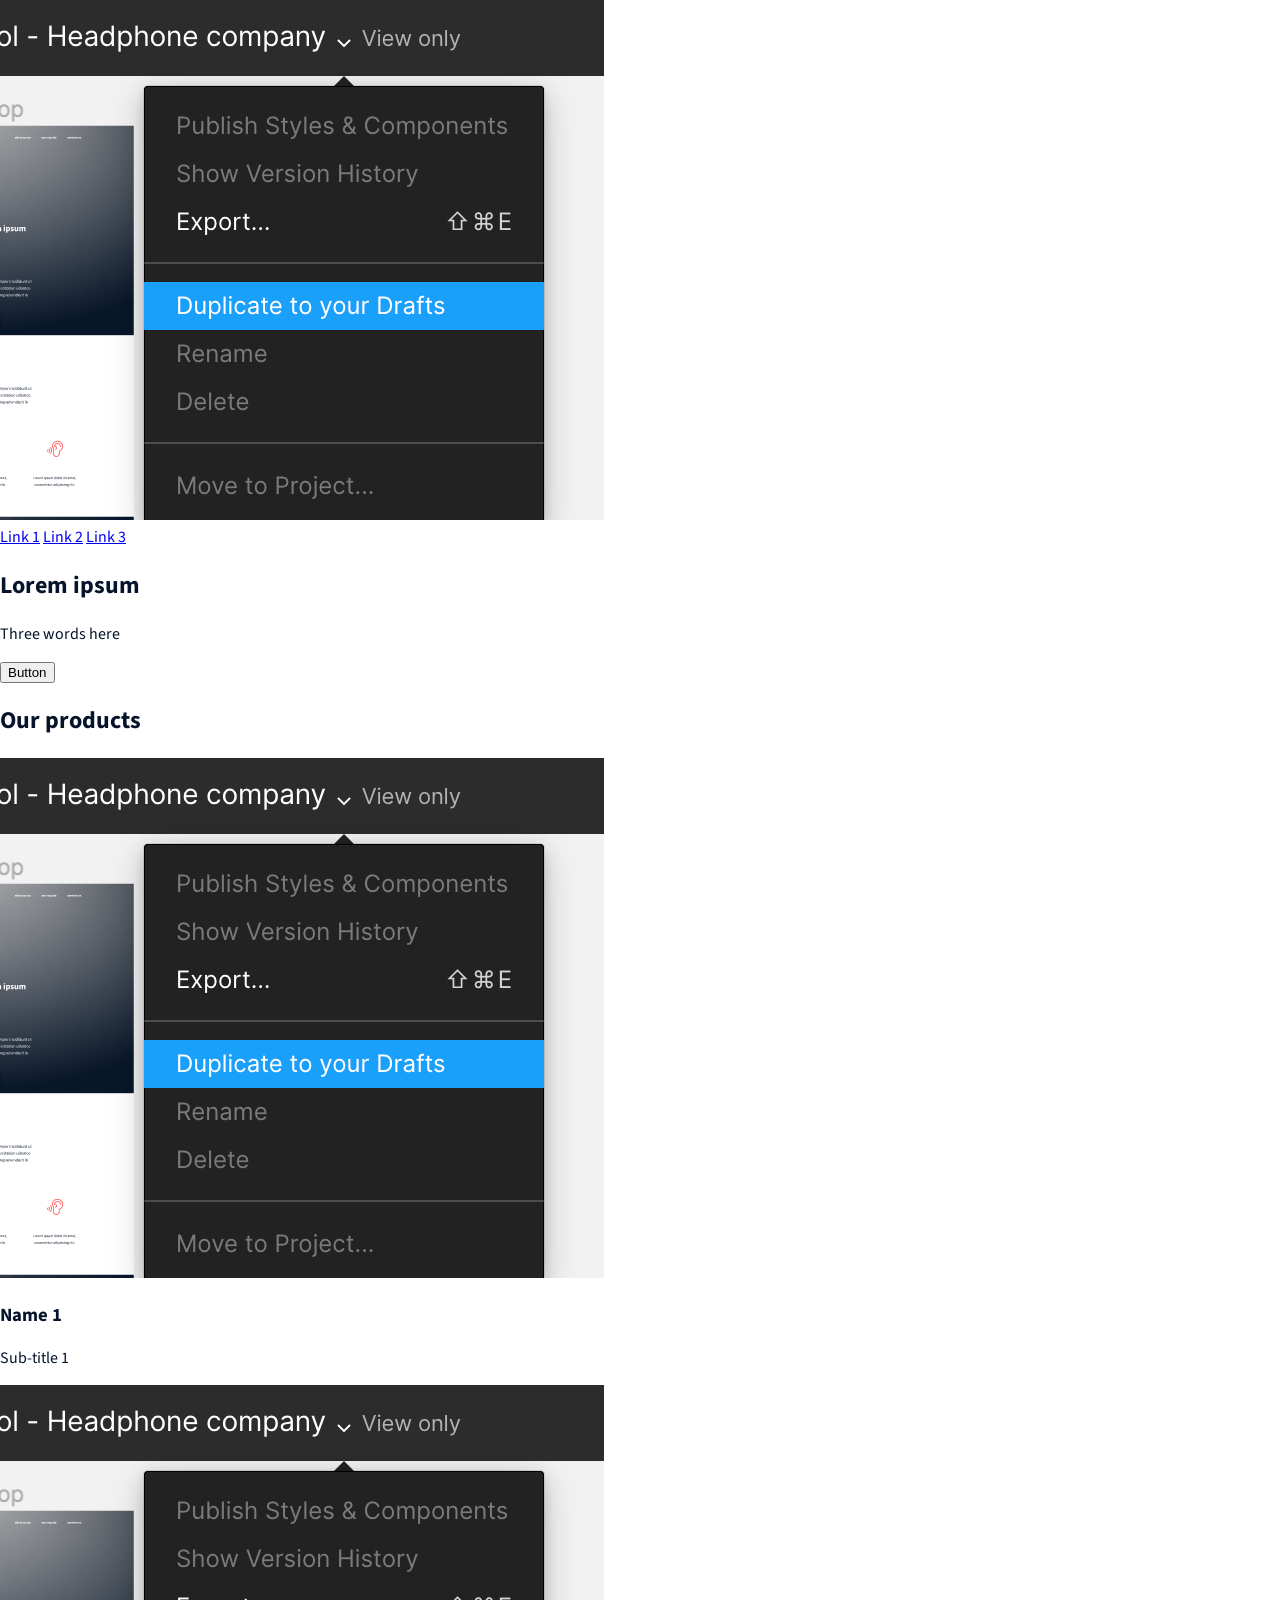
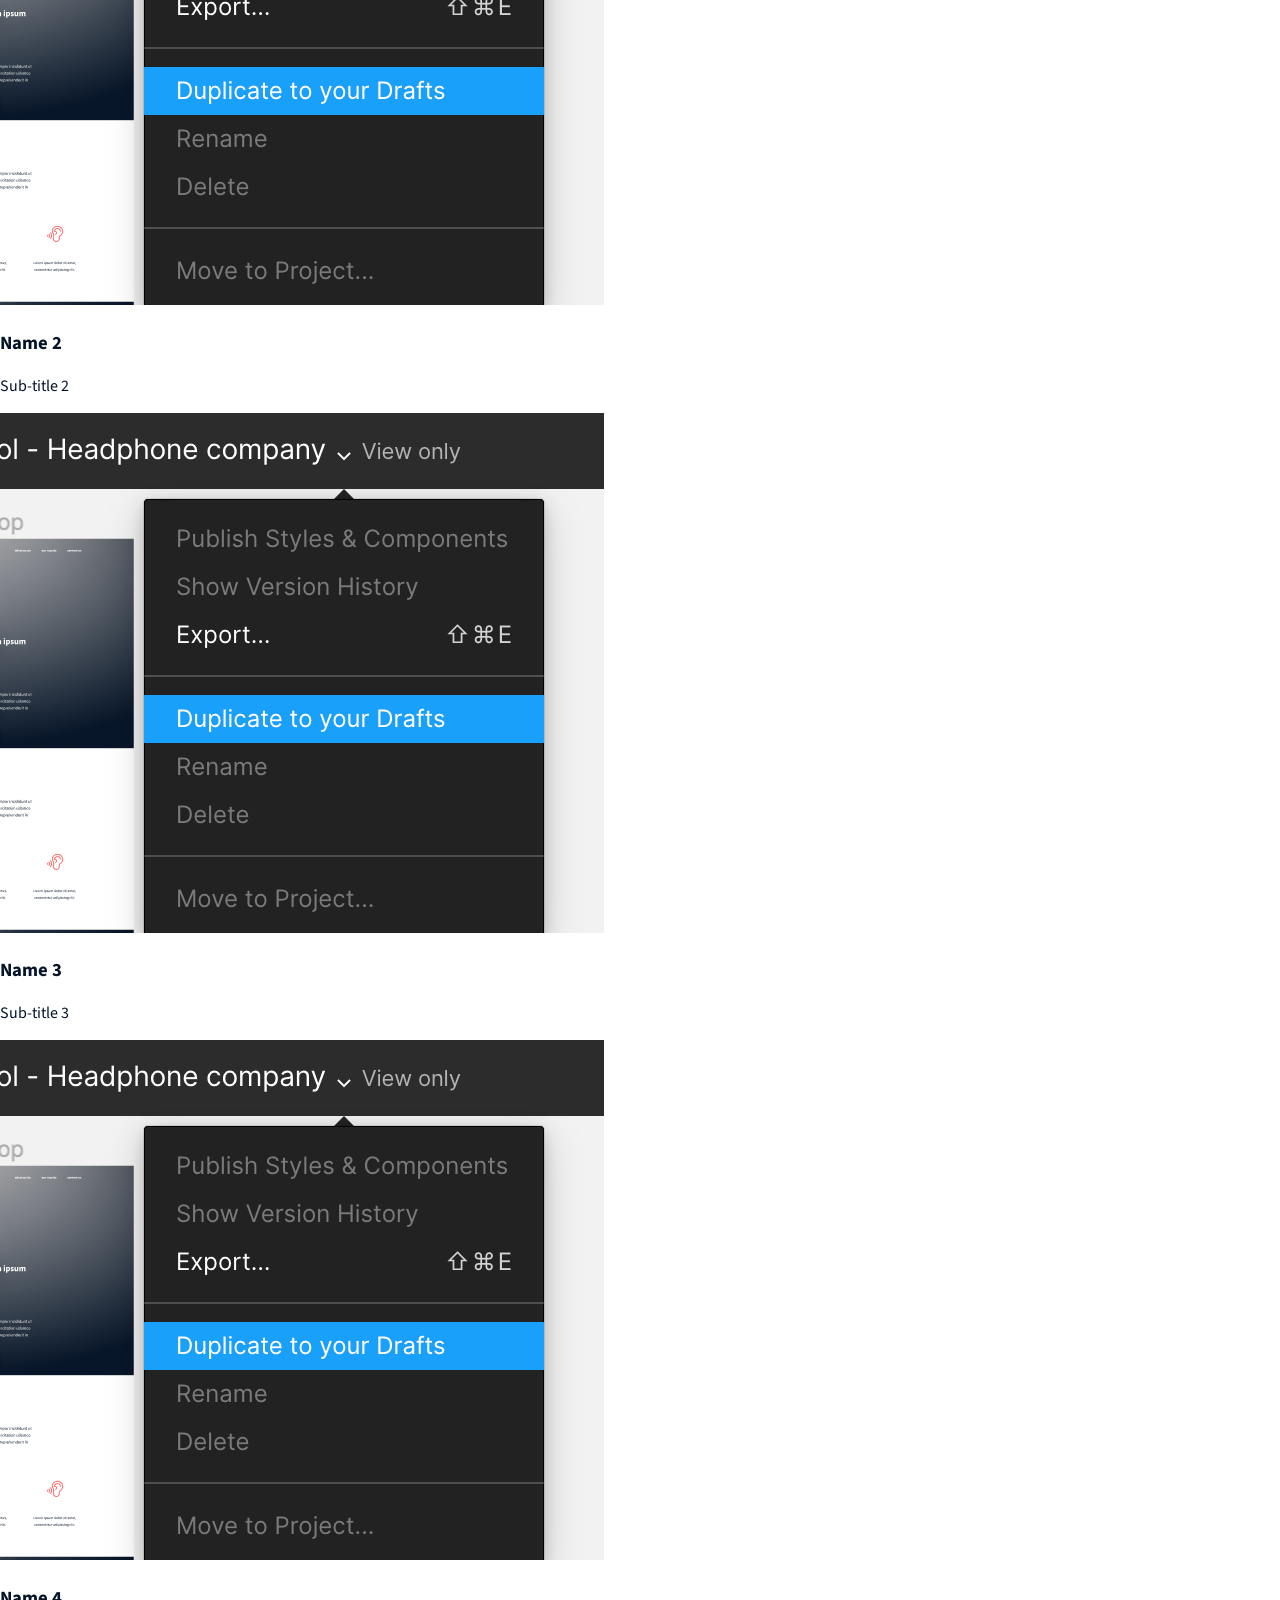
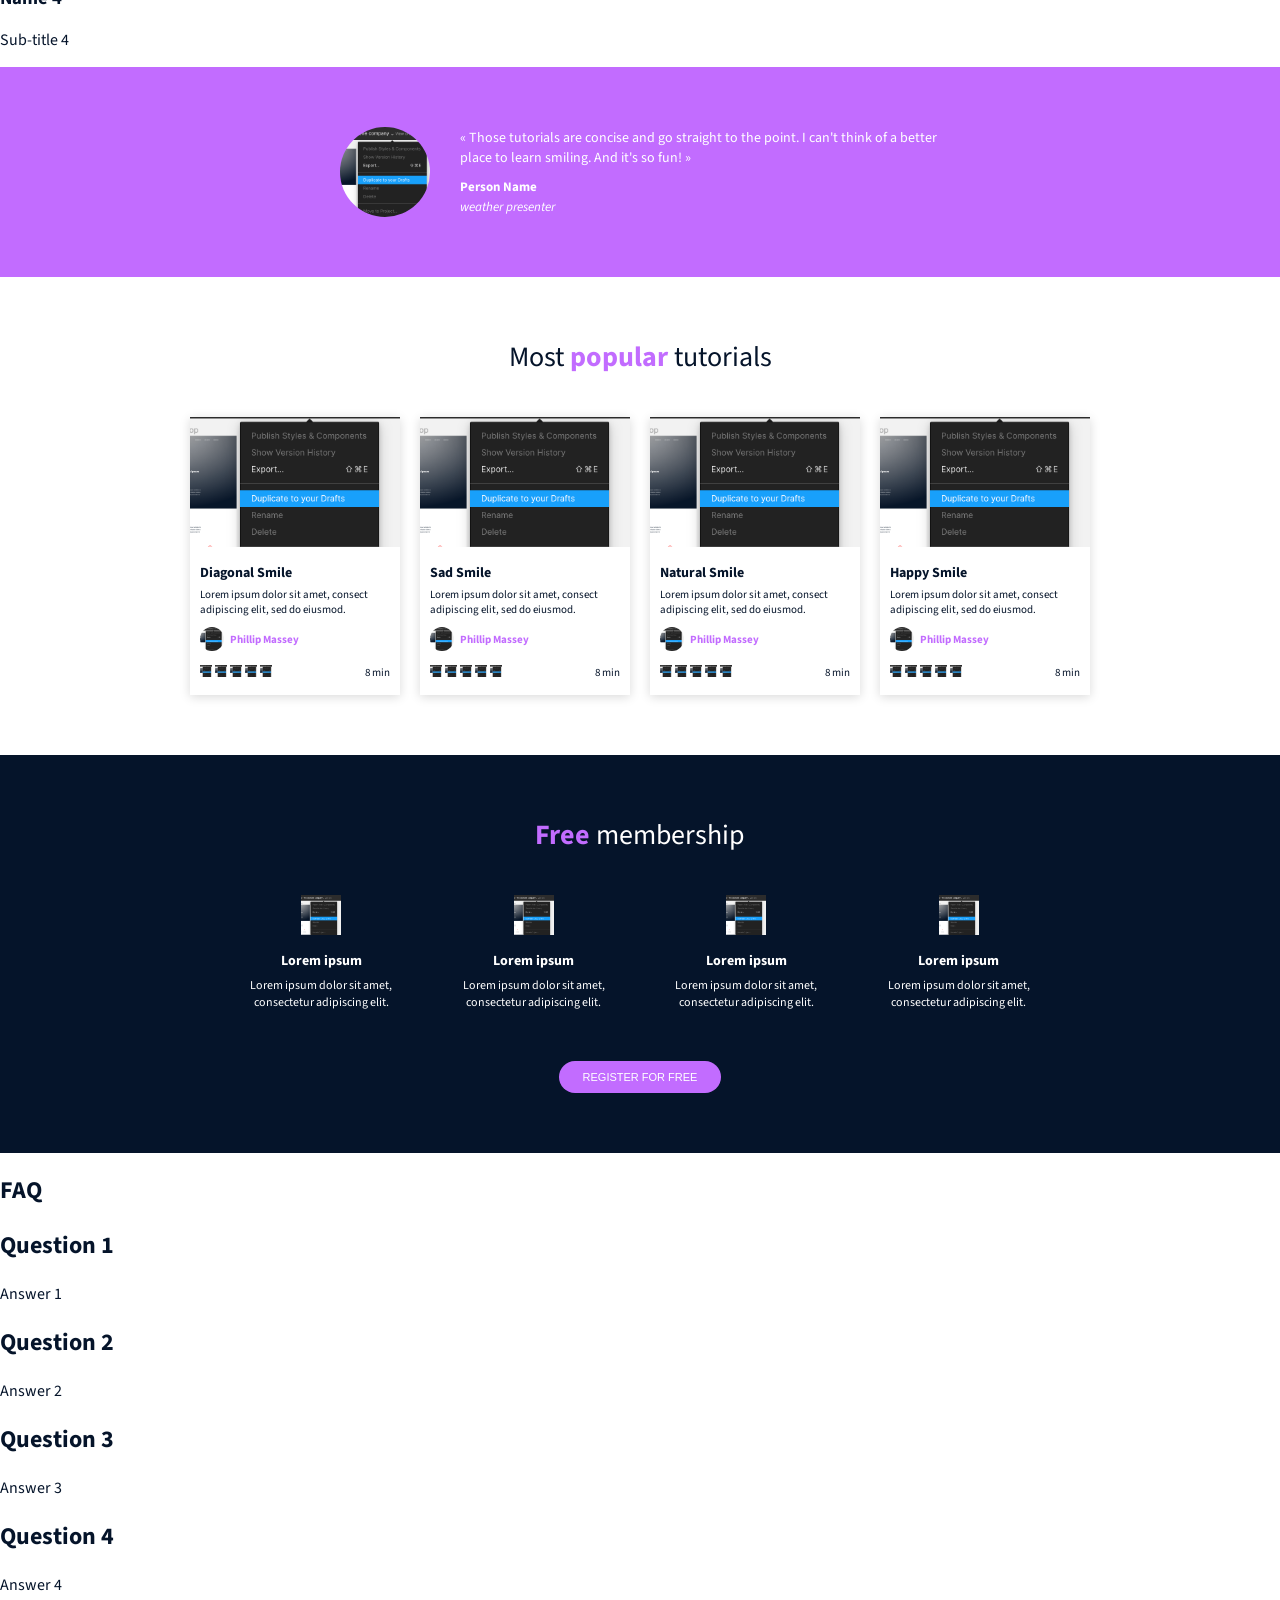
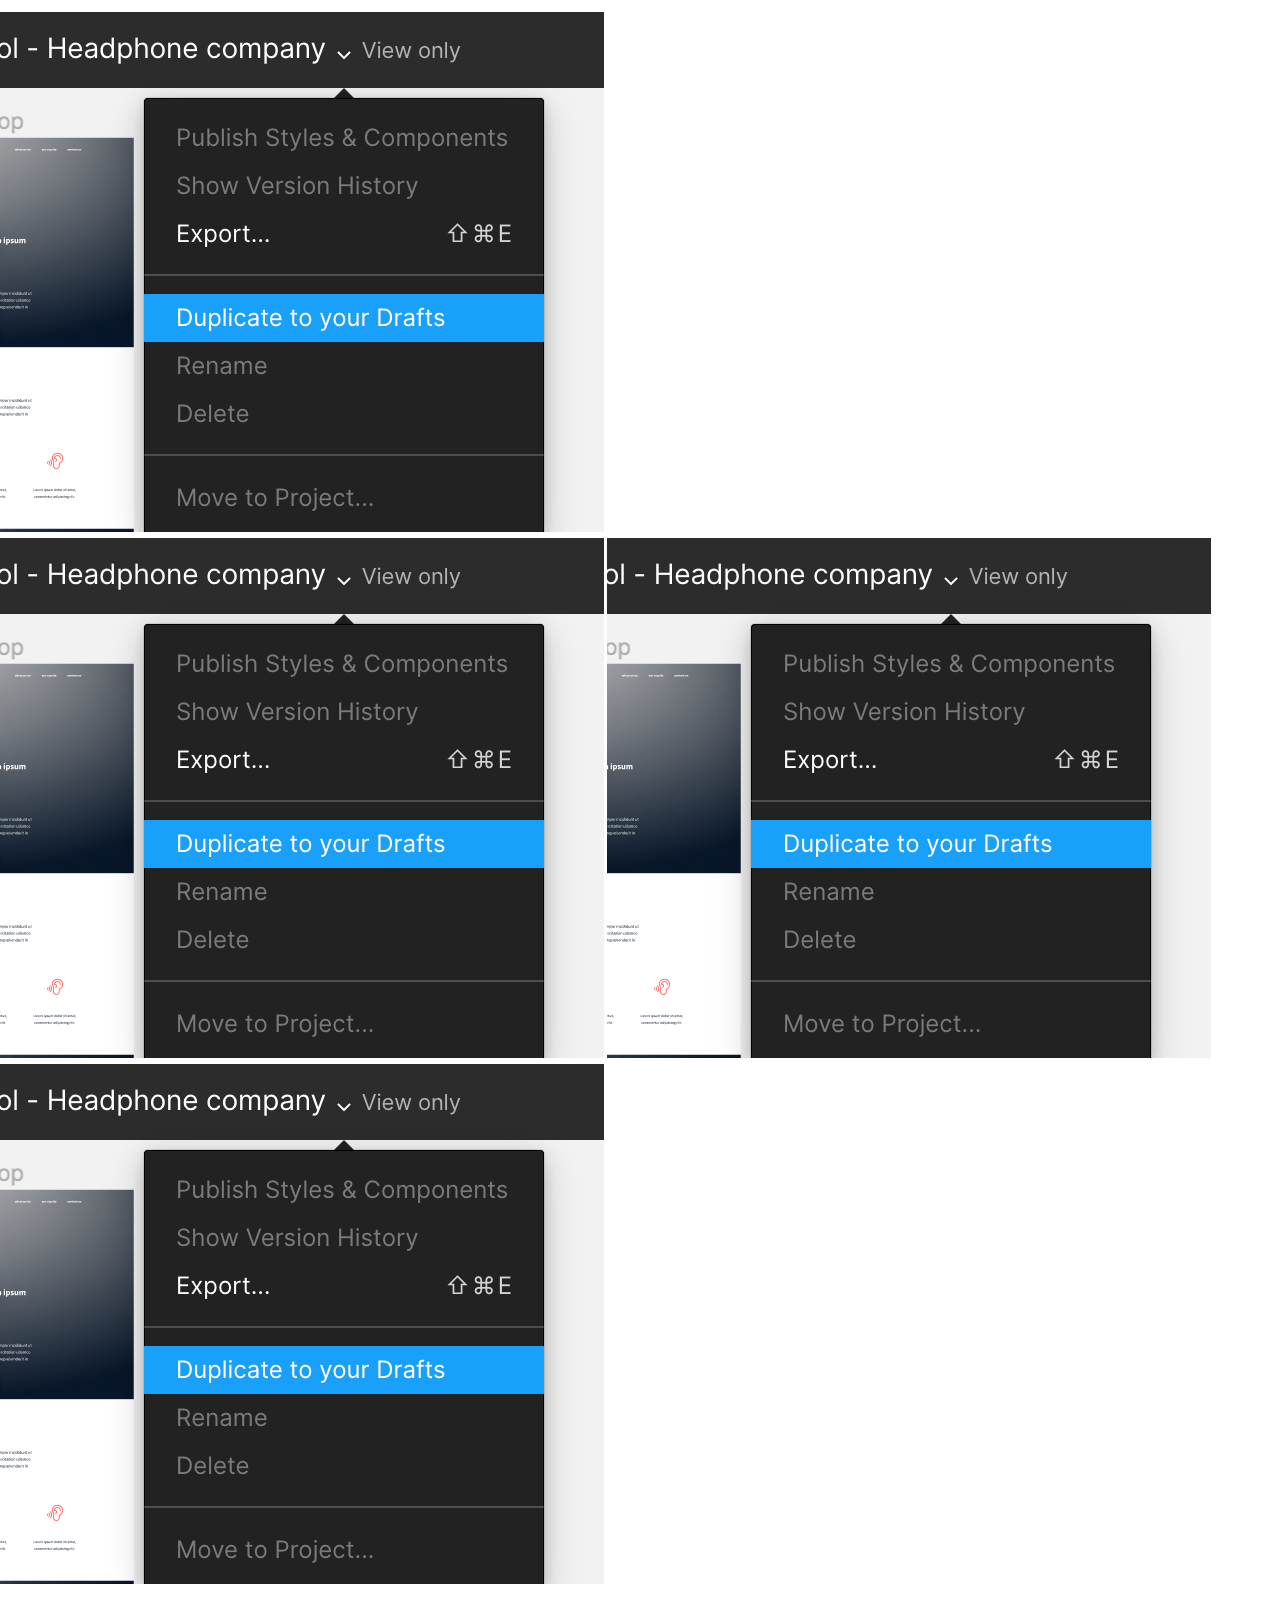
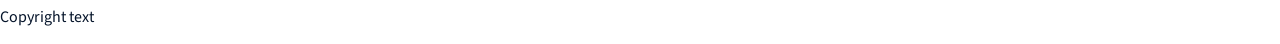
==== css_advanced/index.html @ 52737d33 "css_advanced: tasks 0, 3, 4, 5" ====
<!DOCTYPE html>
<html lang="en">
  <head>
    <meta charset="UTF-8">
    <title>Headphone Company</title>
      <link href="styles.css" rel="stylesheet">
  </head>
  <body>
    <header>
      <div>
        <a href="index.html"><img src="images/logo.png" alt="Logo"></a>
      </div>
      <div>
        <a href="#">Link 1</a>
        <a href="#">Link 2</a>
        <a href="#">Link 3</a>
      </div>
    </header>
    <main>
      <section>
        <div>
          <h1>Lorem ipsum</h1>
          <p>Three words here</p>
          <button>Button</button>
        </div>
        <div>
          <h2>Our products</h2>
          <div>
            <div>
              <img src="images/product1.png" alt="Product 1">
              <h3>Name 1</h3>
              <p>Sub-title 1</p>
            </div>
            <div>
              <img src="images/product2.png" alt="Product 2">
              <h3>Name 2</h3>
              <p>Sub-title 2</p>
            </div>
            <div>
              <img src="images/product3.png" alt="Product 3">
              <h3>Name 3</h3>
              <p>Sub-title 3</p>
            </div>
            <div>
              <img src="images/product4.png" alt="Product 4">
              <h3>Name 4</h3>
              <p>Sub-title 4</p>
            </div>
          </div>
        </div>
      </section>

      <section>
        <div>
          <img src="images/quote.png" alt="Quote">
          <div>
            <blockquote>&laquo; Those tutorials are concise and go straight to the point. I can&#39;t think of a better place to learn smiling. And it&#39;s so fun! &raquo;</blockquote>
            <p>Person Name</p>
            <p>weather presenter</p>
          </div>
        </div>
      </section>

      <section>
        <h1>Most <span>popular</span> tutorials</h1>
        <div>
          <div>
            <img src="images/video1.png" alt="Video 1">
            <h2>Diagonal Smile</h2>
            <p>Lorem ipsum dolor sit amet, consect adipiscing elit, sed do eiusmod.</p>
            <div>
              <img src="images/author.png" alt="Author">
              <h3>Phillip Massey</h3>
            </div>
            <div>
              <div>
                <img src="images/star.png" alt="Star">
                <img src="images/star.png" alt="Star">
                <img src="images/star.png" alt="Star">
                <img src="images/star.png" alt="Star">
                <img src="images/star.png" alt="Star">
              </div>
              <p>8 min</p>
            </div>
          </div>
          <div>
            <img src="images/video2.png" alt="Video 2">
            <h2>Sad Smile</h2>
            <p>Lorem ipsum dolor sit amet, consect adipiscing elit, sed do eiusmod.</p>
            <div>
              <img src="images/author.png" alt="Author">
              <h3>Phillip Massey</h3>
            </div>
            <div>
              <div>
                <img src="images/star.png" alt="Star">
                <img src="images/star.png" alt="Star">
                <img src="images/star.png" alt="Star">
                <img src="images/star.png" alt="Star">
                <img src="images/star.png" alt="Star">
              </div>
              <p>8 min</p>
            </div>
          </div>
          <div>
            <img src="images/video3.png" alt="Video 3">
            <h2>Natural Smile</h2>
            <p>Lorem ipsum dolor sit amet, consect adipiscing elit, sed do eiusmod.</p>
            <div>
              <img src="images/author.png" alt="Author">
              <h3>Phillip Massey</h3>
            </div>
            <div>
              <div>
                <img src="images/star.png" alt="Star">
                <img src="images/star.png" alt="Star">
                <img src="images/star.png" alt="Star">
                <img src="images/star.png" alt="Star">
                <img src="images/star.png" alt="Star">
              </div>
              <p>8 min</p>
            </div>
          </div>
          <div>
            <img src="images/video4.png" alt="Video 4">
            <h2>Happy Smile</h2>
            <p>Lorem ipsum dolor sit amet, consect adipiscing elit, sed do eiusmod.</p>
            <div>
              <img src="images/author.png" alt="Author">
              <h3>Phillip Massey</h3>
            </div>
            <div>
              <div>
                <img src="images/star.png" alt="Star">
                <img src="images/star.png" alt="Star">
                <img src="images/star.png" alt="Star">
                <img src="images/star.png" alt="Star">
                <img src="images/star.png" alt="Star">
              </div>
              <p>8 min</p>
            </div>
          </div>
        </div>
      </section>

      <section>
        <h1><span>Free</span> membership</h1>
        <div>
          <div>
            <img src="images/member1.png" alt="Member 1">
            <h2>Lorem ipsum</h2>
            <p>Lorem ipsum dolor sit amet, consectetur adipiscing elit.</p>
          </div>
          <div>
            <img src="images/member2.png" alt="Member 2">
            <h2>Lorem ipsum</h2>
            <p>Lorem ipsum dolor sit amet, consectetur adipiscing elit.</p>
          </div>
          <div>
            <img src="images/member3.png" alt="Member 3">
            <h2>Lorem ipsum</h2>
            <p>Lorem ipsum dolor sit amet, consectetur adipiscing elit.</p>
          </div>
          <div>
            <img src="images/member4.png" alt="Member 4">
            <h2>Lorem ipsum</h2>
            <p>Lorem ipsum dolor sit amet, consectetur adipiscing elit.</p>
          </div>
        </div>
        <button>Register for free</button>
      </section>

      <section>
        <h1>FAQ</h1>
        <div>
          <div>
            <div>
              <h2>Question 1</h2>
              <p>Answer 1</p>
            </div>
            <div>
              <h2>Question 2</h2>
              <p>Answer 2</p>
            </div>
          </div>
          <div>
            <div>
              <h2>Question 3</h2>
              <p>Answer 3</p>
            </div>
            <div>
              <h2>Question 4</h2>
              <p>Answer 4</p>
            </div>
          </div>
        </div>
      </section>
    </main>
    <footer>
      <div>
        <div>
          <img src="images/footerlogo.png" alt="Footer logo">
          <div>
            <a href="#"><img src="images/social1.png" alt="Social 1"></a>
            <a href="#"><img src="images/social2.png" alt="Social 2"></a>
            <a href="#"><img src="images/social3.png" alt="Social 3"></a>
          </div>
        </div>
      </div>
      <p>Copyright text</p>
    </footer>
  </body>
</html>
---- css_advanced/styles.css ----
@import url('https://fonts.googleapis.com/css2?family=Source+Sans+3:ital,wght@0,400;0,700;1,400&display=swap');

body {
  margin: 0;
  font-family: 'Source Sans 3', 'Source Sans Pro', sans-serif;
  color: #05142a;
}

h1 span {
  color: #c26cff;
  font-weight: 700;
}

/* Quotes */
main > section:nth-of-type(2) {
  background-color: #c26cff;
  padding: 60px 0;
}

main > section:nth-of-type(2) > div {
  display: flex;
  align-items: center;
  justify-content: center;
  gap: 30px;
  width: 600px;
  margin: 0 auto;
}

main > section:nth-of-type(2) img {
  width: 90px;
  height: 90px;
  border-radius: 50%;
  object-fit: cover;
}

main > section:nth-of-type(2) blockquote {
  margin: 0;
  color: #fff;
  font-size: 14px;
}

main > section:nth-of-type(2) blockquote + p {
  margin: 10px 0 0;
  color: #fff;
  font-weight: 700;
  font-size: 13px;
}

main > section:nth-of-type(2) blockquote + p + p {
  margin: 2px 0 0;
  color: #fff;
  font-style: italic;
  font-size: 13px;
}

/* Videos list */
main > section:nth-of-type(3) {
  padding: 60px 0;
  text-align: center;
}

main > section:nth-of-type(3) h1 {
  font-size: 28px;
  font-weight: 400;
  margin: 0 0 40px;
}

main > section:nth-of-type(3) > div {
  display: flex;
  justify-content: center;
  gap: 20px;
  width: 900px;
  margin: 0 auto;
}

main > section:nth-of-type(3) > div > div {
  width: 210px;
  text-align: left;
  box-shadow: 0 2px 10px rgba(0, 0, 0, 0.15);
  padding-bottom: 12px;
}

main > section:nth-of-type(3) > div > div > img {
  width: 100%;
  height: 130px;
  object-fit: cover;
}

main > section:nth-of-type(3) h2 {
  font-size: 14px;
  margin: 10px 10px 4px;
}

main > section:nth-of-type(3) p {
  font-size: 11px;
  margin: 0 10px;
}

main > section:nth-of-type(3) > div > div > div:first-of-type {
  display: flex;
  align-items: center;
  gap: 6px;
  margin: 10px;
}

main > section:nth-of-type(3) > div > div > div:first-of-type img {
  width: 24px;
  height: 24px;
  border-radius: 50%;
}

main > section:nth-of-type(3) > div > div > div:first-of-type h3 {
  margin: 0;
  font-size: 11px;
  color: #c26cff;
}

main > section:nth-of-type(3) > div > div > div:last-of-type {
  display: flex;
  justify-content: space-between;
  align-items: center;
  margin: 0 10px;
}

main > section:nth-of-type(3) > div > div > div:last-of-type img {
  width: 12px;
  height: 12px;
}

main > section:nth-of-type(3) > div > div > div:last-of-type p {
  margin: 0;
}

/* Membership */
main > section:nth-of-type(4) {
  background-color: #05142a;
  color: #fff;
  text-align: center;
  padding: 60px 0;
}

main > section:nth-of-type(4) h1 {
  font-size: 28px;
  font-weight: 400;
  margin: 0 0 40px;
}

main > section:nth-of-type(4) > div {
  display: flex;
  justify-content: center;
  gap: 50px;
  width: 800px;
  margin: 0 auto;
}

main > section:nth-of-type(4) > div > div {
  width: 180px;
}

main > section:nth-of-type(4) img {
  width: 40px;
  height: 40px;
}

main > section:nth-of-type(4) h2 {
  font-size: 14px;
  margin: 10px 0 6px;
}

main > section:nth-of-type(4) p {
  font-size: 12px;
  margin: 0;
}

main > section:nth-of-type(4) button {
  margin-top: 50px;
  background-color: #c26cff;
  color: #fff;
  border: none;
  border-radius: 20px;
  padding: 10px 24px;
  font-size: 11px;
  text-transform: uppercase;
}
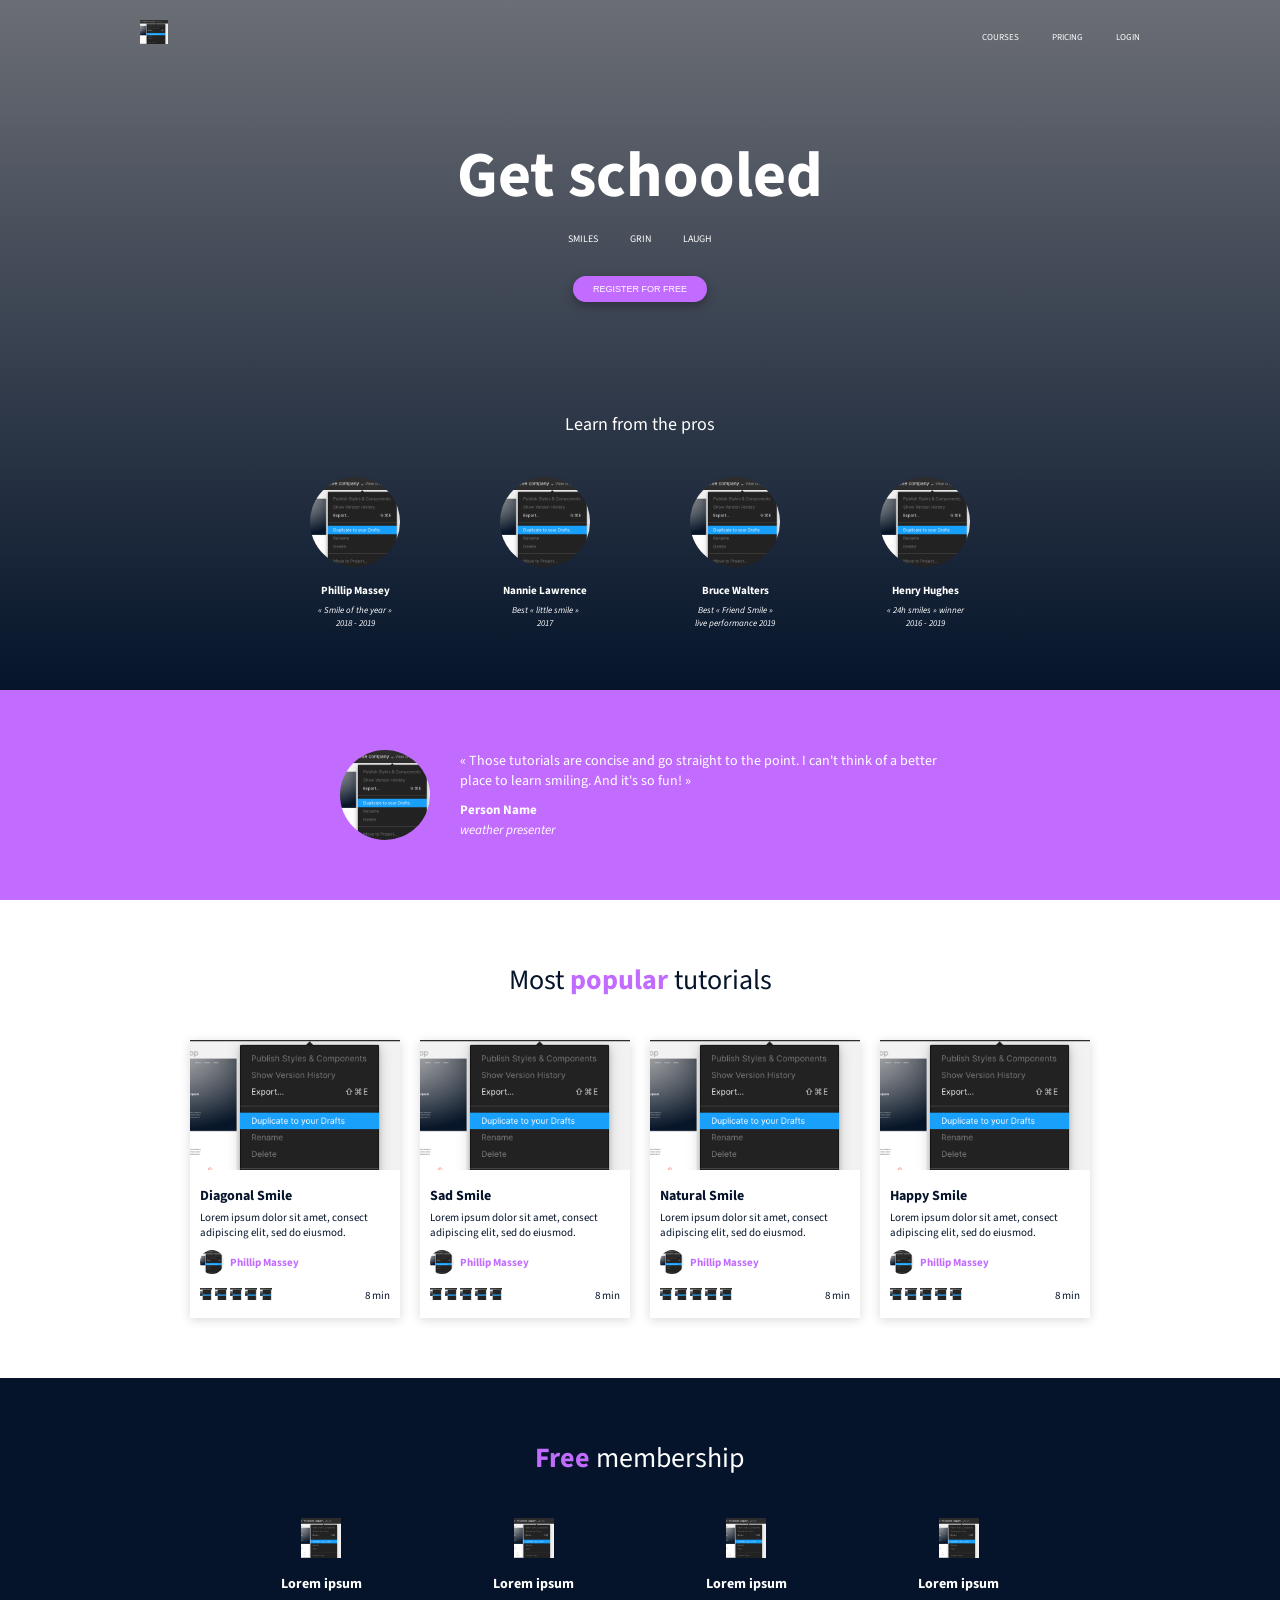
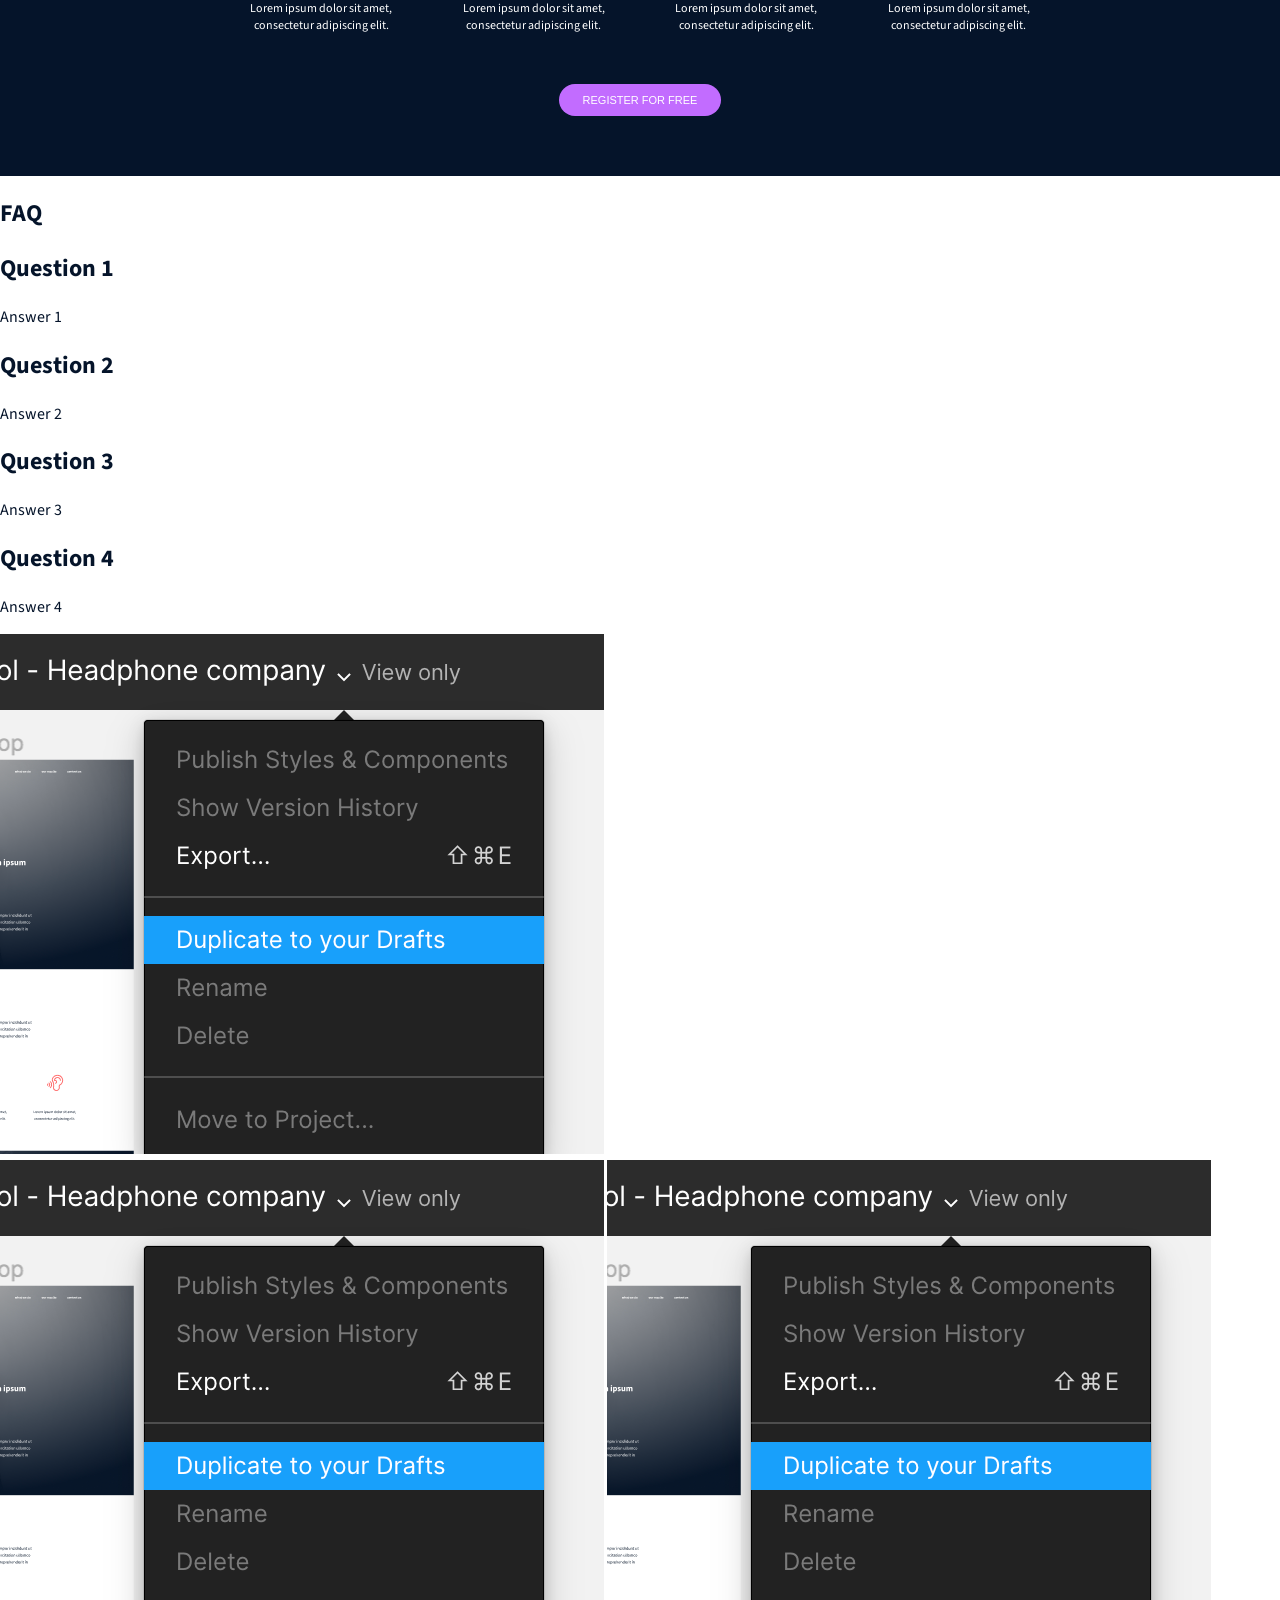
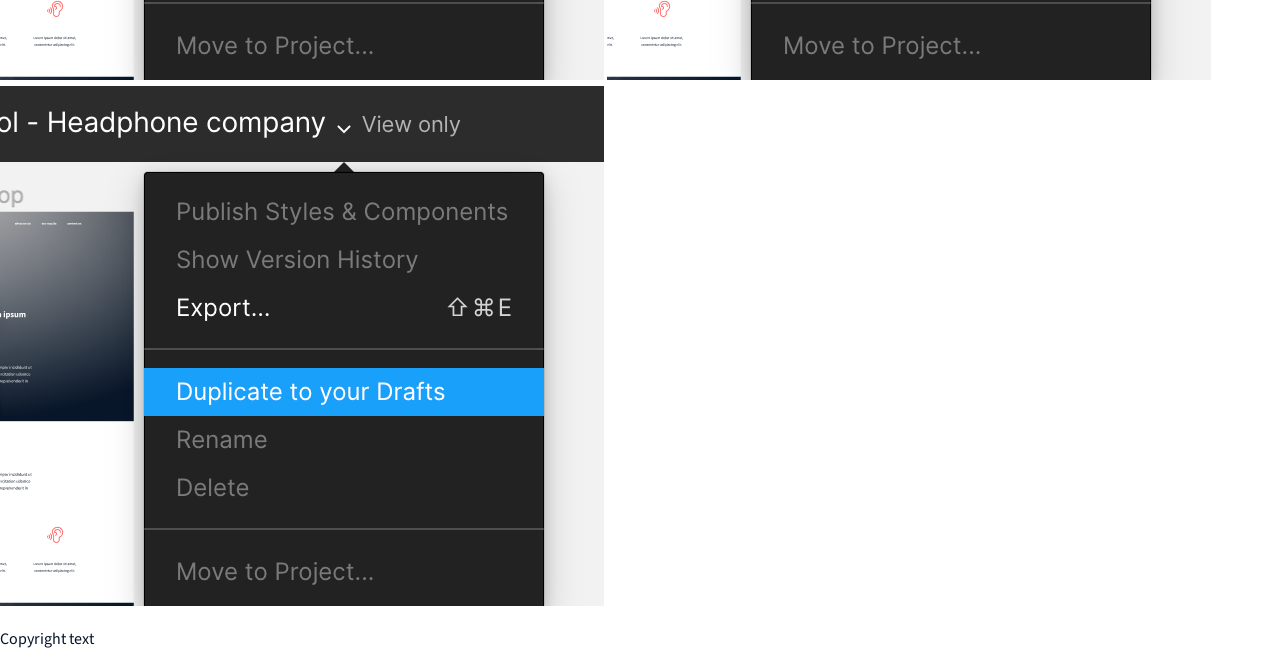
==== commit c3bddb7f: "css_advanced: task 2 header and banner" ====
--- a/css_advanced/index.html
+++ b/css_advanced/index.html
@@ -11,40 +11,40 @@
         <a href="index.html"><img src="images/logo.png" alt="Logo"></a>
       </div>
       <div>
-        <a href="#">Link 1</a>
-        <a href="#">Link 2</a>
-        <a href="#">Link 3</a>
+        <a href="#">Courses</a>
+        <a href="#">Pricing</a>
+        <a href="#">Login</a>
       </div>
     </header>
     <main>
       <section>
         <div>
-          <h1>Lorem ipsum</h1>
-          <p>Three words here</p>
-          <button>Button</button>
-        </div>
-        <div>
-          <h2>Our products</h2>
+          <h1>Get schooled</h1>
+          <p>Smiles Grin Laugh</p>
+          <button>Register for free</button>
+        </div>
+        <div>
+          <h2><span>Learn</span> from the pros</h2>
           <div>
             <div>
               <img src="images/product1.png" alt="Product 1">
-              <h3>Name 1</h3>
-              <p>Sub-title 1</p>
+              <h3>Phillip Massey</h3>
+              <p>&laquo; Smile of the year &raquo;<br>2018 - 2019</p>
             </div>
             <div>
               <img src="images/product2.png" alt="Product 2">
-              <h3>Name 2</h3>
-              <p>Sub-title 2</p>
+              <h3>Nannie Lawrence</h3>
+              <p>Best &laquo; little smile &raquo;<br>2017</p>
             </div>
             <div>
               <img src="images/product3.png" alt="Product 3">
-              <h3>Name 3</h3>
-              <p>Sub-title 3</p>
+              <h3>Bruce Walters</h3>
+              <p>Best &laquo; Friend Smile &raquo;<br>live performance 2019</p>
             </div>
             <div>
               <img src="images/product4.png" alt="Product 4">
-              <h3>Name 4</h3>
-              <p>Sub-title 4</p>
+              <h3>Henry Hughes</h3>
+              <p>&laquo; 24h smiles &raquo; winner<br>2016 - 2019</p>
             </div>
           </div>
         </div>
--- a/css_advanced/styles.css
+++ b/css_advanced/styles.css
@@ -182,3 +182,95 @@
   font-size: 11px;
   text-transform: uppercase;
 }
+
+/* Header */
+header {
+  position: absolute;
+  top: 0;
+  left: 0;
+  right: 0;
+  width: 1000px;
+  margin: 0 auto;
+  padding: 20px 0;
+  display: flex;
+  justify-content: space-between;
+  align-items: center;
+}
+
+header img {
+  height: 24px;
+  width: auto;
+}
+
+header > div:last-of-type a {
+  color: #fff;
+  text-decoration: none;
+  font-size: 9px;
+  text-transform: uppercase;
+  margin-left: 30px;
+}
+
+/* Banner */
+main > section:first-of-type {
+  background: linear-gradient(to bottom, #6b6e75, #05142a);
+  color: #fff;
+  text-align: center;
+  padding: 130px 0 60px;
+}
+
+main > section:first-of-type h1 {
+  font-size: 64px;
+  margin: 0 0 10px;
+}
+
+main > section:first-of-type > div:first-of-type p {
+  font-size: 10px;
+  text-transform: uppercase;
+  word-spacing: 30px;
+  margin: 0 0 30px;
+}
+
+main > section:first-of-type button {
+  background-color: #c26cff;
+  color: #fff;
+  border: none;
+  border-radius: 20px;
+  padding: 8px 20px;
+  font-size: 9px;
+  text-transform: uppercase;
+  box-shadow: 0 4px 10px rgba(0, 0, 0, 0.3);
+}
+
+main > section:first-of-type h2 {
+  font-size: 18px;
+  font-weight: 400;
+  margin: 110px 0 40px;
+}
+
+main > section:first-of-type > div:last-of-type > div {
+  display: flex;
+  justify-content: center;
+  gap: 50px;
+}
+
+main > section:first-of-type > div:last-of-type > div > div {
+  width: 140px;
+}
+
+main > section:first-of-type > div:last-of-type img {
+  width: 90px;
+  height: 90px;
+  border-radius: 50%;
+  object-fit: cover;
+}
+
+main > section:first-of-type h3 {
+  font-size: 11px;
+  margin: 10px 0 6px;
+}
+
+main > section:first-of-type > div:last-of-type p {
+  font-size: 9px;
+  margin: 0;
+  font-style: italic;
+}
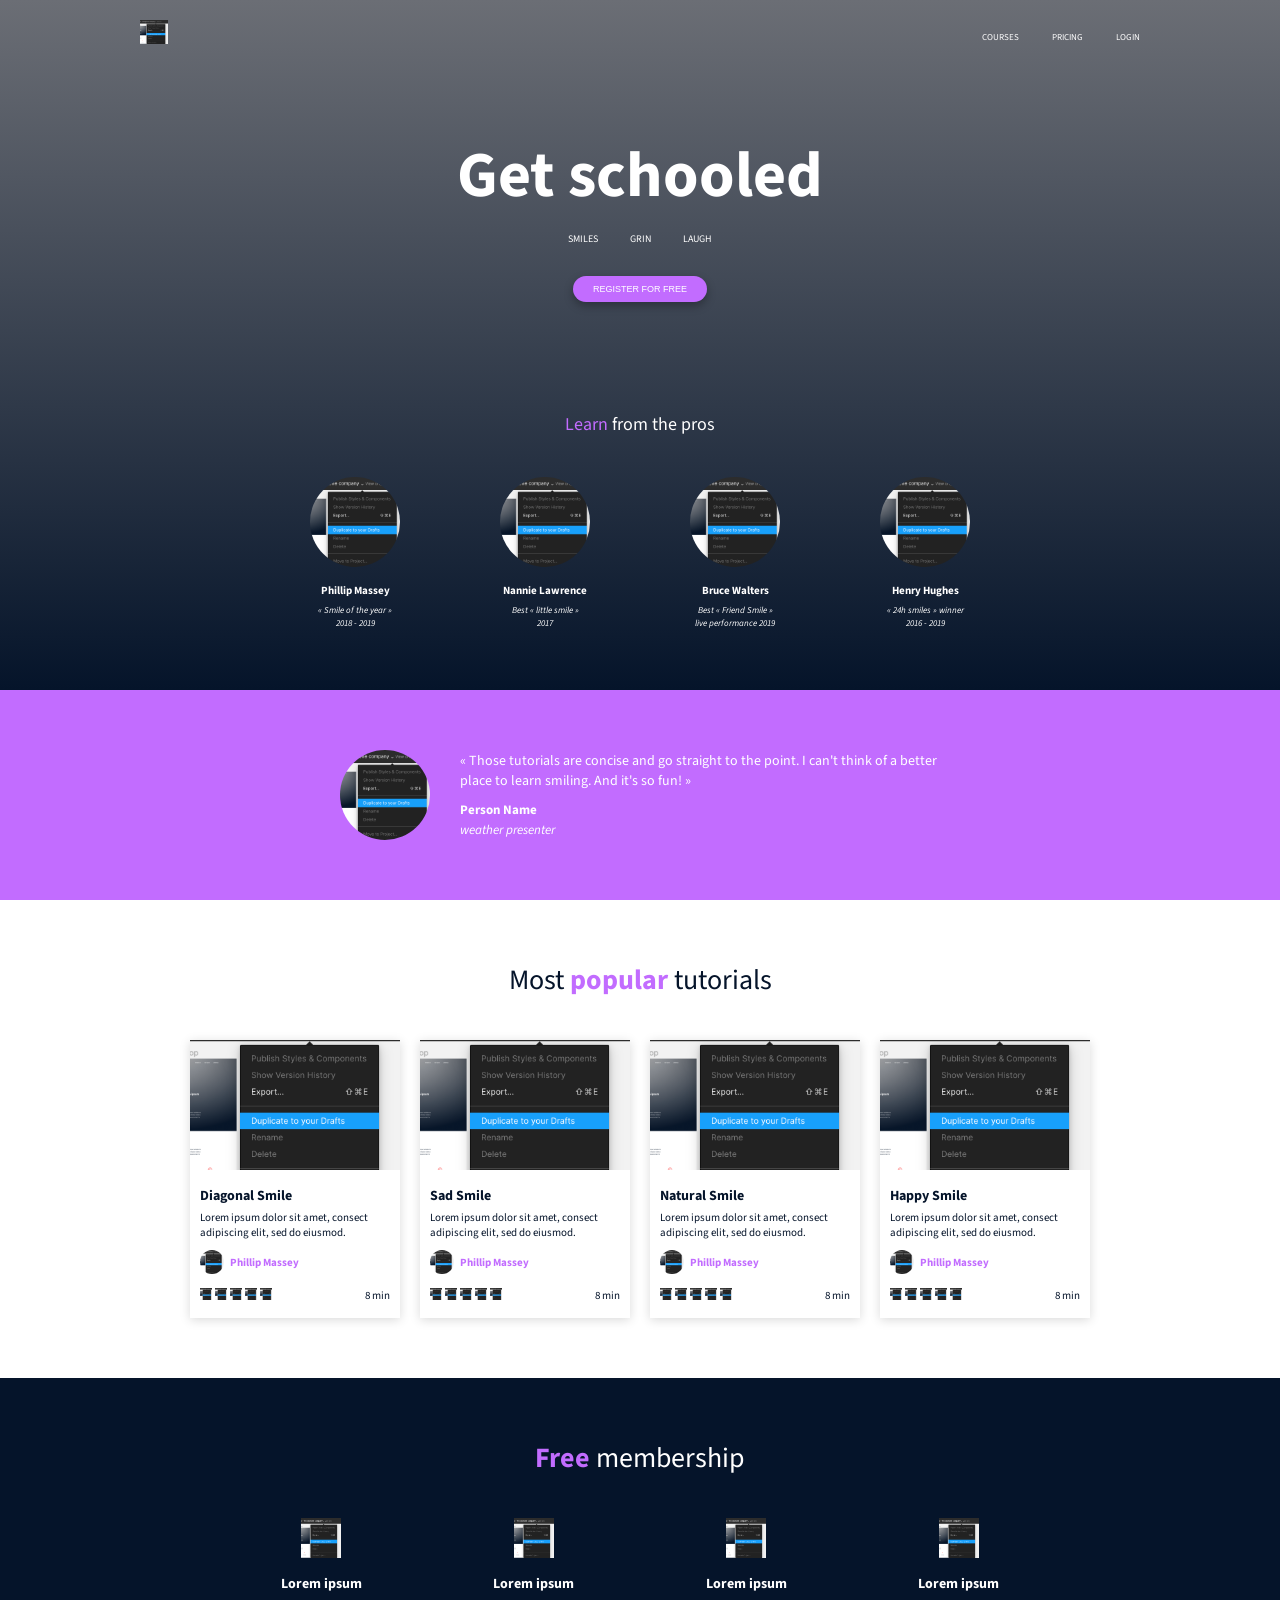
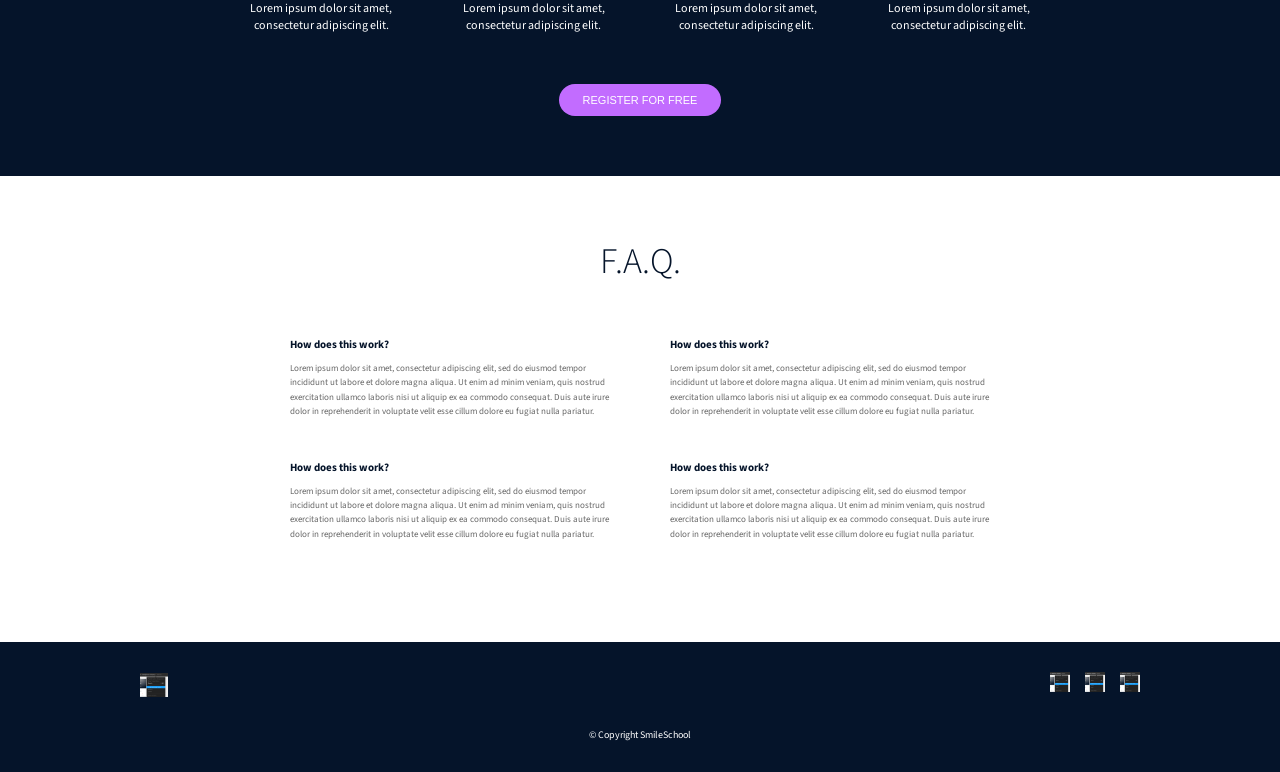
==== commit c5d28a05: "css_advanced: tasks 1, 6, 7" ====
--- a/css_advanced/index.html
+++ b/css_advanced/index.html
@@ -3,7 +3,7 @@
   <head>
     <meta charset="UTF-8">
     <title>Headphone Company</title>
-      <link href="styles.css" rel="stylesheet">
+      <link rel="stylesheet" href="styles.css">
   </head>
   <body>
     <header>
@@ -171,26 +171,26 @@
       </section>
 
       <section>
-        <h1>FAQ</h1>
-        <div>
-          <div>
-            <div>
-              <h2>Question 1</h2>
-              <p>Answer 1</p>
-            </div>
-            <div>
-              <h2>Question 2</h2>
-              <p>Answer 2</p>
-            </div>
-          </div>
-          <div>
-            <div>
-              <h2>Question 3</h2>
-              <p>Answer 3</p>
-            </div>
-            <div>
-              <h2>Question 4</h2>
-              <p>Answer 4</p>
+        <h1>F.A.Q.</h1>
+        <div>
+          <div>
+            <div>
+              <h2>How does this work?</h2>
+              <p>Lorem ipsum dolor sit amet, consectetur adipiscing elit, sed do eiusmod tempor incididunt ut labore et dolore magna aliqua. Ut enim ad minim veniam, quis nostrud exercitation ullamco laboris nisi ut aliquip ex ea commodo consequat. Duis aute irure dolor in reprehenderit in voluptate velit esse cillum dolore eu fugiat nulla pariatur.</p>
+            </div>
+            <div>
+              <h2>How does this work?</h2>
+              <p>Lorem ipsum dolor sit amet, consectetur adipiscing elit, sed do eiusmod tempor incididunt ut labore et dolore magna aliqua. Ut enim ad minim veniam, quis nostrud exercitation ullamco laboris nisi ut aliquip ex ea commodo consequat. Duis aute irure dolor in reprehenderit in voluptate velit esse cillum dolore eu fugiat nulla pariatur.</p>
+            </div>
+          </div>
+          <div>
+            <div>
+              <h2>How does this work?</h2>
+              <p>Lorem ipsum dolor sit amet, consectetur adipiscing elit, sed do eiusmod tempor incididunt ut labore et dolore magna aliqua. Ut enim ad minim veniam, quis nostrud exercitation ullamco laboris nisi ut aliquip ex ea commodo consequat. Duis aute irure dolor in reprehenderit in voluptate velit esse cillum dolore eu fugiat nulla pariatur.</p>
+            </div>
+            <div>
+              <h2>How does this work?</h2>
+              <p>Lorem ipsum dolor sit amet, consectetur adipiscing elit, sed do eiusmod tempor incididunt ut labore et dolore magna aliqua. Ut enim ad minim veniam, quis nostrud exercitation ullamco laboris nisi ut aliquip ex ea commodo consequat. Duis aute irure dolor in reprehenderit in voluptate velit esse cillum dolore eu fugiat nulla pariatur.</p>
             </div>
           </div>
         </div>
@@ -207,7 +207,7 @@
           </div>
         </div>
       </div>
-      <p>Copyright text</p>
+      <p>&copy; Copyright SmileSchool</p>
     </footer>
   </body>
 </html>
--- a/css_advanced/styles.css
+++ b/css_advanced/styles.css
@@ -189,7 +189,7 @@
   top: 0;
   left: 0;
   right: 0;
-  width: 1000px;
+  max-width: 1000px;
   margin: 0 auto;
   padding: 20px 0;
   display: flex;
@@ -274,3 +274,82 @@
   margin: 0;
   font-style: italic;
 }
+
+h2 span {
+  color: #c26cff;
+}
+
+/* FAQ */
+main > section:nth-of-type(5) {
+  background-color: #fff;
+  padding: 60px 0;
+}
+
+main > section:nth-of-type(5) h1 {
+  text-align: center;
+  font-size: 36px;
+  font-weight: 300;
+  margin: 0 0 50px;
+}
+
+main > section:nth-of-type(5) > div {
+  max-width: 700px;
+  margin: 0 auto;
+}
+
+main > section:nth-of-type(5) > div > div {
+  display: flex;
+  gap: 60px;
+  margin-bottom: 40px;
+}
+
+main > section:nth-of-type(5) > div > div > div {
+  flex: 1;
+}
+
+main > section:nth-of-type(5) h2 {
+  font-size: 11px;
+  margin: 0 0 10px;
+}
+
+main > section:nth-of-type(5) p {
+  font-size: 9px;
+  color: #666;
+  line-height: 1.6;
+  margin: 0;
+}
+
+/* Footer */
+footer {
+  background-color: #05142a;
+  padding: 30px 0;
+}
+
+footer > div {
+  max-width: 1000px;
+  margin: 0 auto;
+}
+
+footer > div > div {
+  display: flex;
+  justify-content: space-between;
+  align-items: center;
+}
+
+footer > div > div > img {
+  height: 24px;
+  width: auto;
+}
+
+footer a img {
+  width: 20px;
+  height: 20px;
+  margin-left: 12px;
+}
+
+footer p {
+  color: #fff;
+  text-align: center;
+  font-size: 10px;
+  margin: 30px 0 0;
+}
